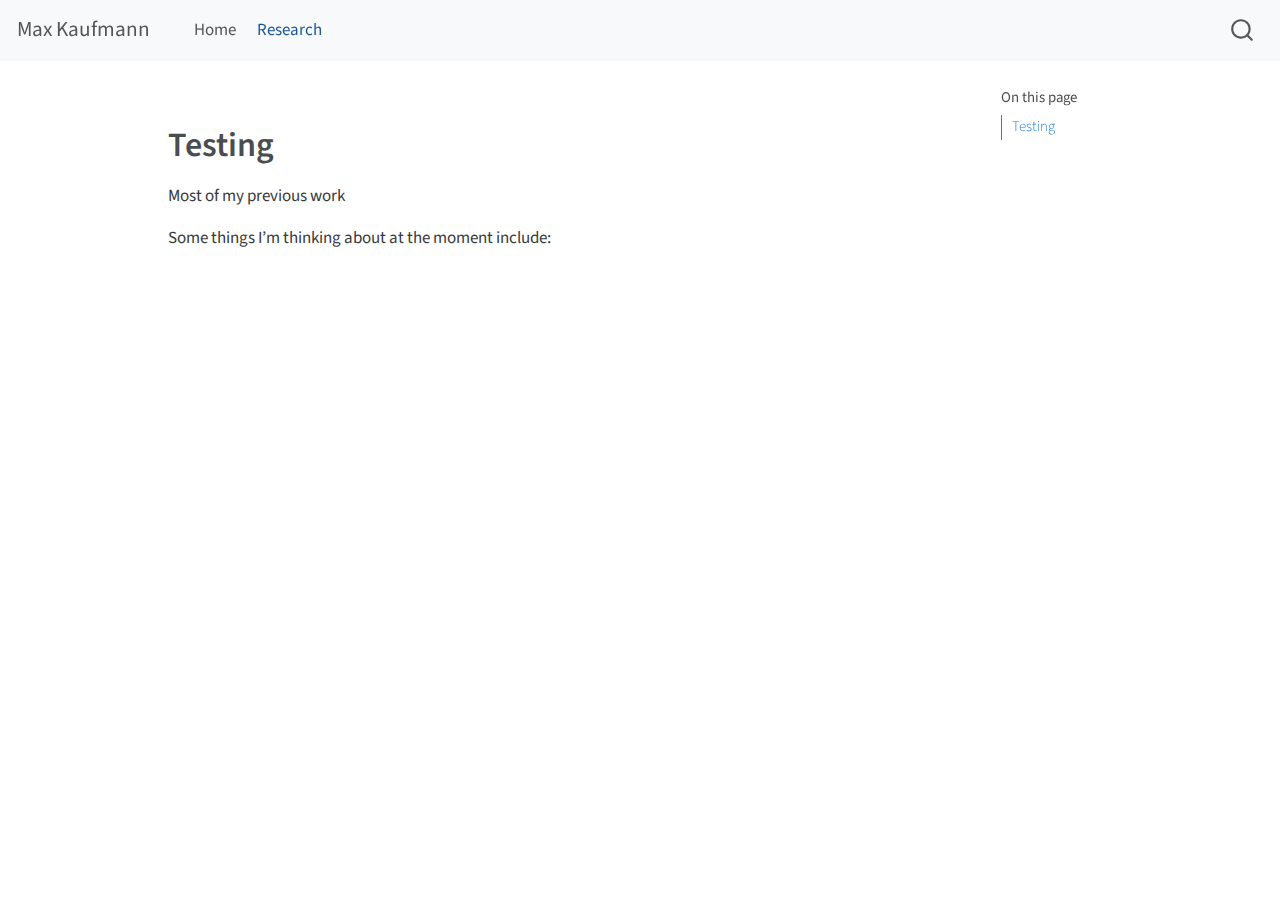
==== research/index.html @ 80b90d32 "Built site for gh-pages" ====
<!DOCTYPE html>
<html xmlns="http://www.w3.org/1999/xhtml" lang="en" xml:lang="en"><head>

<meta charset="utf-8">
<meta name="generator" content="quarto-1.3.450">

<meta name="viewport" content="width=device-width, initial-scale=1.0, user-scalable=yes">


<title>Max Kaufmann – index</title>
<style>
code{white-space: pre-wrap;}
span.smallcaps{font-variant: small-caps;}
div.columns{display: flex; gap: min(4vw, 1.5em);}
div.column{flex: auto; overflow-x: auto;}
div.hanging-indent{margin-left: 1.5em; text-indent: -1.5em;}
ul.task-list{list-style: none;}
ul.task-list li input[type="checkbox"] {
  width: 0.8em;
  margin: 0 0.8em 0.2em -1em; /* quarto-specific, see https://github.com/quarto-dev/quarto-cli/issues/4556 */ 
  vertical-align: middle;
}
</style>


<script src="../site_libs/quarto-nav/quarto-nav.js"></script>
<script src="../site_libs/quarto-nav/headroom.min.js"></script>
<script src="../site_libs/clipboard/clipboard.min.js"></script>
<script src="../site_libs/quarto-search/autocomplete.umd.js"></script>
<script src="../site_libs/quarto-search/fuse.min.js"></script>
<script src="../site_libs/quarto-search/quarto-search.js"></script>
<meta name="quarto:offset" content="../">
<script src="../site_libs/quarto-html/quarto.js"></script>
<script src="../site_libs/quarto-html/popper.min.js"></script>
<script src="../site_libs/quarto-html/tippy.umd.min.js"></script>
<script src="../site_libs/quarto-html/anchor.min.js"></script>
<link href="../site_libs/quarto-html/tippy.css" rel="stylesheet">
<link href="../site_libs/quarto-html/quarto-syntax-highlighting.css" rel="stylesheet" id="quarto-text-highlighting-styles">
<script src="../site_libs/bootstrap/bootstrap.min.js"></script>
<link href="../site_libs/bootstrap/bootstrap-icons.css" rel="stylesheet">
<link href="../site_libs/bootstrap/bootstrap.min.css" rel="stylesheet" id="quarto-bootstrap" data-mode="light">
<script id="quarto-search-options" type="application/json">{
  "location": "navbar",
  "copy-button": false,
  "collapse-after": 3,
  "panel-placement": "end",
  "type": "overlay",
  "limit": 20,
  "language": {
    "search-no-results-text": "No results",
    "search-matching-documents-text": "matching documents",
    "search-copy-link-title": "Copy link to search",
    "search-hide-matches-text": "Hide additional matches",
    "search-more-match-text": "more match in this document",
    "search-more-matches-text": "more matches in this document",
    "search-clear-button-title": "Clear",
    "search-detached-cancel-button-title": "Cancel",
    "search-submit-button-title": "Submit",
    "search-label": "Search"
  }
}</script>


<link rel="stylesheet" href="../styles.css">
</head>

<body class="nav-fixed">

<div id="quarto-search-results"></div>
  <header id="quarto-header" class="headroom fixed-top">
    <nav class="navbar navbar-expand-lg navbar-dark ">
      <div class="navbar-container container-fluid">
      <div class="navbar-brand-container">
    <a class="navbar-brand" href="../index.html">
    <span class="navbar-title">Max Kaufmann</span>
    </a>
  </div>
            <div id="quarto-search" class="" title="Search"></div>
          <button class="navbar-toggler" type="button" data-bs-toggle="collapse" data-bs-target="#navbarCollapse" aria-controls="navbarCollapse" aria-expanded="false" aria-label="Toggle navigation" onclick="if (window.quartoToggleHeadroom) { window.quartoToggleHeadroom(); }">
  <span class="navbar-toggler-icon"></span>
</button>
          <div class="collapse navbar-collapse" id="navbarCollapse">
            <ul class="navbar-nav navbar-nav-scroll me-auto">
  <li class="nav-item">
    <a class="nav-link" href="../index.html" rel="" target="">
 <span class="menu-text">Home</span></a>
  </li>  
  <li class="nav-item">
    <a class="nav-link active" href="../research/index.html" rel="" target="" aria-current="page">
 <span class="menu-text">Research</span></a>
  </li>  
</ul>
            <div class="quarto-navbar-tools ms-auto">
</div>
          </div> <!-- /navcollapse -->
      </div> <!-- /container-fluid -->
    </nav>
</header>
<!-- content -->
<div id="quarto-content" class="quarto-container page-columns page-rows-contents page-layout-article page-navbar">
<!-- sidebar -->
<!-- margin-sidebar -->
    <div id="quarto-margin-sidebar" class="sidebar margin-sidebar">
        <nav id="TOC" role="doc-toc" class="toc-active">
    <h2 id="toc-title">On this page</h2>
   
  <ul>
  <li><a href="#testing" id="toc-testing" class="nav-link active" data-scroll-target="#testing">Testing</a></li>
  </ul>
</nav>
    </div>
<!-- main -->
<main class="content" id="quarto-document-content">



<section id="testing" class="level1">
<h1>Testing</h1>
<p>Most of my previous work</p>
<p>Some things I’m thinking about at the moment include:</p>


</section>

</main> <!-- /main -->
<script id="quarto-html-after-body" type="application/javascript">
window.document.addEventListener("DOMContentLoaded", function (event) {
  const toggleBodyColorMode = (bsSheetEl) => {
    const mode = bsSheetEl.getAttribute("data-mode");
    const bodyEl = window.document.querySelector("body");
    if (mode === "dark") {
      bodyEl.classList.add("quarto-dark");
      bodyEl.classList.remove("quarto-light");
    } else {
      bodyEl.classList.add("quarto-light");
      bodyEl.classList.remove("quarto-dark");
    }
  }
  const toggleBodyColorPrimary = () => {
    const bsSheetEl = window.document.querySelector("link#quarto-bootstrap");
    if (bsSheetEl) {
      toggleBodyColorMode(bsSheetEl);
    }
  }
  toggleBodyColorPrimary();  
  const icon = "";
  const anchorJS = new window.AnchorJS();
  anchorJS.options = {
    placement: 'right',
    icon: icon
  };
  anchorJS.add('.anchored');
  const isCodeAnnotation = (el) => {
    for (const clz of el.classList) {
      if (clz.startsWith('code-annotation-')) {                     
        return true;
      }
    }
    return false;
  }
  const clipboard = new window.ClipboardJS('.code-copy-button', {
    text: function(trigger) {
      const codeEl = trigger.previousElementSibling.cloneNode(true);
      for (const childEl of codeEl.children) {
        if (isCodeAnnotation(childEl)) {
          childEl.remove();
        }
      }
      return codeEl.innerText;
    }
  });
  clipboard.on('success', function(e) {
    // button target
    const button = e.trigger;
    // don't keep focus
    button.blur();
    // flash "checked"
    button.classList.add('code-copy-button-checked');
    var currentTitle = button.getAttribute("title");
    button.setAttribute("title", "Copied!");
    let tooltip;
    if (window.bootstrap) {
      button.setAttribute("data-bs-toggle", "tooltip");
      button.setAttribute("data-bs-placement", "left");
      button.setAttribute("data-bs-title", "Copied!");
      tooltip = new bootstrap.Tooltip(button, 
        { trigger: "manual", 
          customClass: "code-copy-button-tooltip",
          offset: [0, -8]});
      tooltip.show();    
    }
    setTimeout(function() {
      if (tooltip) {
        tooltip.hide();
        button.removeAttribute("data-bs-title");
        button.removeAttribute("data-bs-toggle");
        button.removeAttribute("data-bs-placement");
      }
      button.setAttribute("title", currentTitle);
      button.classList.remove('code-copy-button-checked');
    }, 1000);
    // clear code selection
    e.clearSelection();
  });
  function tippyHover(el, contentFn) {
    const config = {
      allowHTML: true,
      content: contentFn,
      maxWidth: 500,
      delay: 100,
      arrow: false,
      appendTo: function(el) {
          return el.parentElement;
      },
      interactive: true,
      interactiveBorder: 10,
      theme: 'quarto',
      placement: 'bottom-start'
    };
    window.tippy(el, config); 
  }
  const noterefs = window.document.querySelectorAll('a[role="doc-noteref"]');
  for (var i=0; i<noterefs.length; i++) {
    const ref = noterefs[i];
    tippyHover(ref, function() {
      // use id or data attribute instead here
      let href = ref.getAttribute('data-footnote-href') || ref.getAttribute('href');
      try { href = new URL(href).hash; } catch {}
      const id = href.replace(/^#\/?/, "");
      const note = window.document.getElementById(id);
      return note.innerHTML;
    });
  }
      let selectedAnnoteEl;
      const selectorForAnnotation = ( cell, annotation) => {
        let cellAttr = 'data-code-cell="' + cell + '"';
        let lineAttr = 'data-code-annotation="' +  annotation + '"';
        const selector = 'span[' + cellAttr + '][' + lineAttr + ']';
        return selector;
      }
      const selectCodeLines = (annoteEl) => {
        const doc = window.document;
        const targetCell = annoteEl.getAttribute("data-target-cell");
        const targetAnnotation = annoteEl.getAttribute("data-target-annotation");
        const annoteSpan = window.document.querySelector(selectorForAnnotation(targetCell, targetAnnotation));
        const lines = annoteSpan.getAttribute("data-code-lines").split(",");
        const lineIds = lines.map((line) => {
          return targetCell + "-" + line;
        })
        let top = null;
        let height = null;
        let parent = null;
        if (lineIds.length > 0) {
            //compute the position of the single el (top and bottom and make a div)
            const el = window.document.getElementById(lineIds[0]);
            top = el.offsetTop;
            height = el.offsetHeight;
            parent = el.parentElement.parentElement;
          if (lineIds.length > 1) {
            const lastEl = window.document.getElementById(lineIds[lineIds.length - 1]);
            const bottom = lastEl.offsetTop + lastEl.offsetHeight;
            height = bottom - top;
          }
          if (top !== null && height !== null && parent !== null) {
            // cook up a div (if necessary) and position it 
            let div = window.document.getElementById("code-annotation-line-highlight");
            if (div === null) {
              div = window.document.createElement("div");
              div.setAttribute("id", "code-annotation-line-highlight");
              div.style.position = 'absolute';
              parent.appendChild(div);
            }
            div.style.top = top - 2 + "px";
            div.style.height = height + 4 + "px";
            let gutterDiv = window.document.getElementById("code-annotation-line-highlight-gutter");
            if (gutterDiv === null) {
              gutterDiv = window.document.createElement("div");
              gutterDiv.setAttribute("id", "code-annotation-line-highlight-gutter");
              gutterDiv.style.position = 'absolute';
              const codeCell = window.document.getElementById(targetCell);
              const gutter = codeCell.querySelector('.code-annotation-gutter');
              gutter.appendChild(gutterDiv);
            }
            gutterDiv.style.top = top - 2 + "px";
            gutterDiv.style.height = height + 4 + "px";
          }
          selectedAnnoteEl = annoteEl;
        }
      };
      const unselectCodeLines = () => {
        const elementsIds = ["code-annotation-line-highlight", "code-annotation-line-highlight-gutter"];
        elementsIds.forEach((elId) => {
          const div = window.document.getElementById(elId);
          if (div) {
            div.remove();
          }
        });
        selectedAnnoteEl = undefined;
      };
      // Attach click handler to the DT
      const annoteDls = window.document.querySelectorAll('dt[data-target-cell]');
      for (const annoteDlNode of annoteDls) {
        annoteDlNode.addEventListener('click', (event) => {
          const clickedEl = event.target;
          if (clickedEl !== selectedAnnoteEl) {
            unselectCodeLines();
            const activeEl = window.document.querySelector('dt[data-target-cell].code-annotation-active');
            if (activeEl) {
              activeEl.classList.remove('code-annotation-active');
            }
            selectCodeLines(clickedEl);
            clickedEl.classList.add('code-annotation-active');
          } else {
            // Unselect the line
            unselectCodeLines();
            clickedEl.classList.remove('code-annotation-active');
          }
        });
      }
  const findCites = (el) => {
    const parentEl = el.parentElement;
    if (parentEl) {
      const cites = parentEl.dataset.cites;
      if (cites) {
        return {
          el,
          cites: cites.split(' ')
        };
      } else {
        return findCites(el.parentElement)
      }
    } else {
      return undefined;
    }
  };
  var bibliorefs = window.document.querySelectorAll('a[role="doc-biblioref"]');
  for (var i=0; i<bibliorefs.length; i++) {
    const ref = bibliorefs[i];
    const citeInfo = findCites(ref);
    if (citeInfo) {
      tippyHover(citeInfo.el, function() {
        var popup = window.document.createElement('div');
        citeInfo.cites.forEach(function(cite) {
          var citeDiv = window.document.createElement('div');
          citeDiv.classList.add('hanging-indent');
          citeDiv.classList.add('csl-entry');
          var biblioDiv = window.document.getElementById('ref-' + cite);
          if (biblioDiv) {
            citeDiv.innerHTML = biblioDiv.innerHTML;
          }
          popup.appendChild(citeDiv);
        });
        return popup.innerHTML;
      });
    }
  }
});
</script>
</div> <!-- /content -->



</body></html>
---- site_libs/quarto-html/tippy.css ----
.tippy-box[data-animation=fade][data-state=hidden]{opacity:0}[data-tippy-root]{max-width:calc(100vw - 10px)}.tippy-box{position:relative;background-color:#333;color:#fff;border-radius:4px;font-size:14px;line-height:1.4;white-space:normal;outline:0;transition-property:transform,visibility,opacity}.tippy-box[data-placement^=top]>.tippy-arrow{bottom:0}.tippy-box[data-placement^=top]>.tippy-arrow:before{bottom:-7px;left:0;border-width:8px 8px 0;border-top-color:initial;transform-origin:center top}.tippy-box[data-placement^=bottom]>.tippy-arrow{top:0}.tippy-box[data-placement^=bottom]>.tippy-arrow:before{top:-7px;left:0;border-width:0 8px 8px;border-bottom-color:initial;transform-origin:center bottom}.tippy-box[data-placement^=left]>.tippy-arrow{right:0}.tippy-box[data-placement^=left]>.tippy-arrow:before{border-width:8px 0 8px 8px;border-left-color:initial;right:-7px;transform-origin:center left}.tippy-box[data-placement^=right]>.tippy-arrow{left:0}.tippy-box[data-placement^=right]>.tippy-arrow:before{left:-7px;border-width:8px 8px 8px 0;border-right-color:initial;transform-origin:center right}.tippy-box[data-inertia][data-state=visible]{transition-timing-function:cubic-bezier(.54,1.5,.38,1.11)}.tippy-arrow{width:16px;height:16px;color:#333}.tippy-arrow:before{content:"";position:absolute;border-color:transparent;border-style:solid}.tippy-content{position:relative;padding:5px 9px;z-index:1}
---- site_libs/quarto-html/quarto-syntax-highlighting.css ----
/* quarto syntax highlight colors */
:root {
  --quarto-hl-ot-color: #003B4F;
  --quarto-hl-at-color: #657422;
  --quarto-hl-ss-color: #20794D;
  --quarto-hl-an-color: #5E5E5E;
  --quarto-hl-fu-color: #4758AB;
  --quarto-hl-st-color: #20794D;
  --quarto-hl-cf-color: #003B4F;
  --quarto-hl-op-color: #5E5E5E;
  --quarto-hl-er-color: #AD0000;
  --quarto-hl-bn-color: #AD0000;
  --quarto-hl-al-color: #AD0000;
  --quarto-hl-va-color: #111111;
  --quarto-hl-bu-color: inherit;
  --quarto-hl-ex-color: inherit;
  --quarto-hl-pp-color: #AD0000;
  --quarto-hl-in-color: #5E5E5E;
  --quarto-hl-vs-color: #20794D;
  --quarto-hl-wa-color: #5E5E5E;
  --quarto-hl-do-color: #5E5E5E;
  --quarto-hl-im-color: #00769E;
  --quarto-hl-ch-color: #20794D;
  --quarto-hl-dt-color: #AD0000;
  --quarto-hl-fl-color: #AD0000;
  --quarto-hl-co-color: #5E5E5E;
  --quarto-hl-cv-color: #5E5E5E;
  --quarto-hl-cn-color: #8f5902;
  --quarto-hl-sc-color: #5E5E5E;
  --quarto-hl-dv-color: #AD0000;
  --quarto-hl-kw-color: #003B4F;
}

/* other quarto variables */
:root {
  --quarto-font-monospace: SFMono-Regular, Menlo, Monaco, Consolas, "Liberation Mono", "Courier New", monospace;
}

pre > code.sourceCode > span {
  color: #003B4F;
}

code span {
  color: #003B4F;
}

code.sourceCode > span {
  color: #003B4F;
}

div.sourceCode,
div.sourceCode pre.sourceCode {
  color: #003B4F;
}

code span.ot {
  color: #003B4F;
  font-style: inherit;
}

code span.at {
  color: #657422;
  font-style: inherit;
}

code span.ss {
  color: #20794D;
  font-style: inherit;
}

code span.an {
  color: #5E5E5E;
  font-style: inherit;
}

code span.fu {
  color: #4758AB;
  font-style: inherit;
}

code span.st {
  color: #20794D;
  font-style: inherit;
}

code span.cf {
  color: #003B4F;
  font-style: inherit;
}

code span.op {
  color: #5E5E5E;
  font-style: inherit;
}

code span.er {
  color: #AD0000;
  font-style: inherit;
}

code span.bn {
  color: #AD0000;
  font-style: inherit;
}

code span.al {
  color: #AD0000;
  font-style: inherit;
}

code span.va {
  color: #111111;
  font-style: inherit;
}

code span.bu {
  font-style: inherit;
}

code span.ex {
  font-style: inherit;
}

code span.pp {
  color: #AD0000;
  font-style: inherit;
}

code span.in {
  color: #5E5E5E;
  font-style: inherit;
}

code span.vs {
  color: #20794D;
  font-style: inherit;
}

code span.wa {
  color: #5E5E5E;
  font-style: italic;
}

code span.do {
  color: #5E5E5E;
  font-style: italic;
}

code span.im {
  color: #00769E;
  font-style: inherit;
}

code span.ch {
  color: #20794D;
  font-style: inherit;
}

code span.dt {
  color: #AD0000;
  font-style: inherit;
}

code span.fl {
  color: #AD0000;
  font-style: inherit;
}

code span.co {
  color: #5E5E5E;
  font-style: inherit;
}

code span.cv {
  color: #5E5E5E;
  font-style: italic;
}

code span.cn {
  color: #8f5902;
  font-style: inherit;
}

code span.sc {
  color: #5E5E5E;
  font-style: inherit;
}

code span.dv {
  color: #AD0000;
  font-style: inherit;
}

code span.kw {
  color: #003B4F;
  font-style: inherit;
}

.prevent-inlining {
  content: "</";
}

/*# sourceMappingURL=debc5d5d77c3f9108843748ff7464032.css.map */
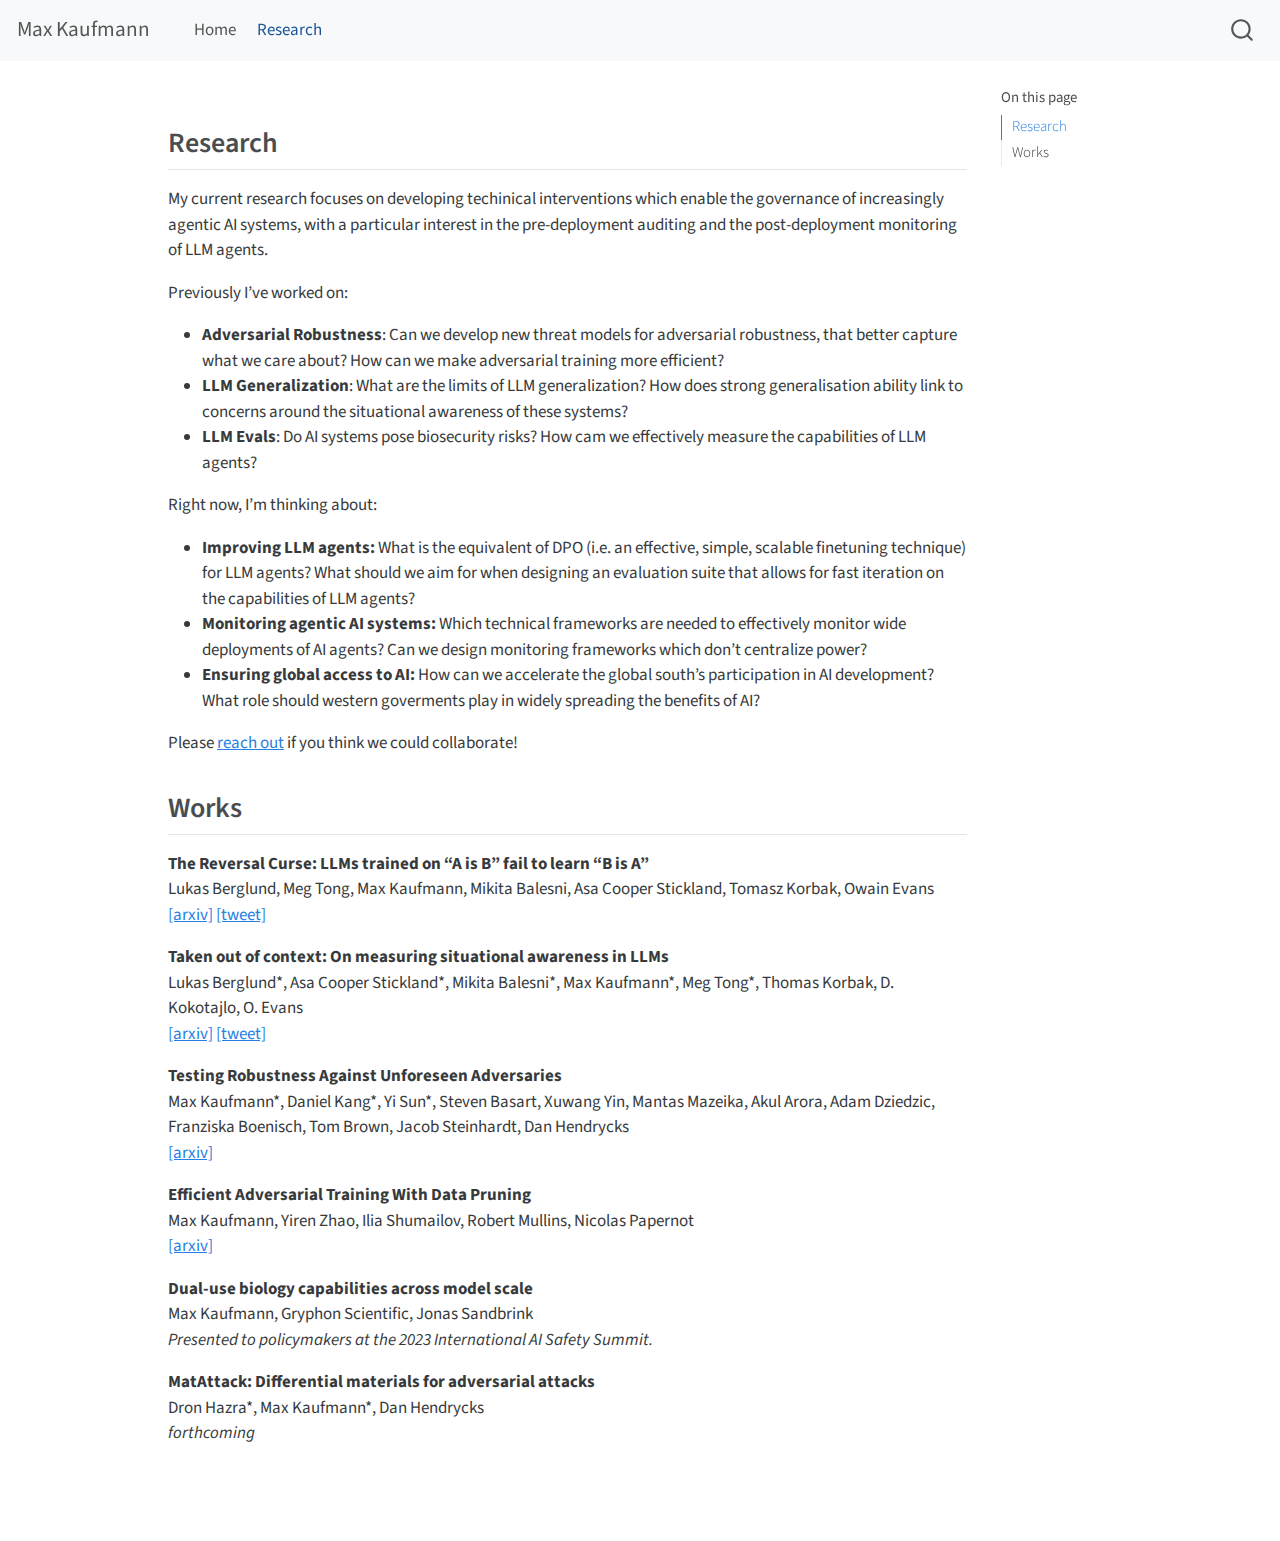
==== commit ca5161b6: "Built site for gh-pages" ====
--- a/research/index.html
+++ b/research/index.html
@@ -59,6 +59,15 @@
     "search-label": "Search"
   }
 }</script>
+<script async="" src="https://www.googletagmanager.com/gtag/js?id=$GOOGLE_ANALYTICS_KEY"></script>
+
+<script type="text/javascript">
+
+window.dataLayer = window.dataLayer || [];
+function gtag(){dataLayer.push(arguments);}
+gtag('js', new Date());
+gtag('config', '$GOOGLE_ANALYTICS_KEY', { 'anonymize_ip': true});
+</script>
 
 
 <link rel="stylesheet" href="../styles.css">
@@ -105,7 +114,8 @@
     <h2 id="toc-title">On this page</h2>
    
   <ul>
-  <li><a href="#testing" id="toc-testing" class="nav-link active" data-scroll-target="#testing">Testing</a></li>
+  <li><a href="#research" id="toc-research" class="nav-link active" data-scroll-target="#research">Research</a></li>
+  <li><a href="#works" id="toc-works" class="nav-link" data-scroll-target="#works">Works</a></li>
   </ul>
 </nav>
     </div>
@@ -114,10 +124,34 @@
 
 
 
-<section id="testing" class="level1">
-<h1>Testing</h1>
-<p>Most of my previous work</p>
-<p>Some things I’m thinking about at the moment include:</p>
+<section id="research" class="level2">
+<h2 class="anchored" data-anchor-id="research">Research</h2>
+<p>My current research focuses on developing techinical interventions which enable the governance of increasingly agentic AI systems, with a particular interest in the pre-deployment auditing and the post-deployment monitoring of LLM agents.</p>
+<p>Previously I’ve worked on:</p>
+<ul>
+<li><strong>Adversarial Robustness</strong>: Can we develop new threat models for adversarial robustness, that better capture what we care about? How can we make adversarial training more efficient?</li>
+<li><strong>LLM Generalization</strong>: What are the limits of LLM generalization? How does strong generalisation ability link to concerns around the situational awareness of these systems?</li>
+<li><strong>LLM Evals</strong>: Do AI systems pose biosecurity risks? How cam we effectively measure the capabilities of LLM agents?</li>
+</ul>
+<p>Right now, I’m thinking about:</p>
+<ul>
+<li><strong>Improving LLM agents:</strong> What is the equivalent of DPO (i.e.&nbsp;an effective, simple, scalable finetuning technique) for LLM agents? What should we aim for when designing an evaluation suite that allows for fast iteration on the capabilities of LLM agents?</li>
+<li><strong>Monitoring agentic AI systems:</strong> Which technical frameworks are needed to effectively monitor wide deployments of AI agents? Can we design monitoring frameworks which don’t centralize power?</li>
+<li><strong>Ensuring global access to AI:</strong> How can we accelerate the global south’s participation in AI development? What role should western goverments play in widely spreading the benefits of AI?</li>
+</ul>
+<p>Please <a href="mailto:max.a.kaufmann@gmail.com">reach out</a> if you think we could collaborate!</p>
+</section>
+<section id="works" class="level2">
+<h2 class="anchored" data-anchor-id="works">Works</h2>
+
+<link rel="stylesheet" href="../site_libs/bootstrap/bootstrap.min.css">
+
+<p><strong>The Reversal Curse: LLMs trained on “A is B” fail to learn “B is A”</strong><br> Lukas Berglund, Meg Tong, Max Kaufmann, Mikita Balesni, Asa Cooper Stickland, Tomasz Korbak, Owain Evans<br> <a href="https://arxiv.org/abs/2309.12288" target="_parent">[arxiv]</a> <a href="https://twitter.com/OwainEvans_UK/status/1698683186090537015" target="_parent">[tweet]</a><br></p>
+<p><strong>Taken out of context: On measuring situational awareness in LLMs</strong><br> Lukas Berglund*, Asa Cooper Stickland*, Mikita Balesni*, Max Kaufmann*, Meg Tong*, Thomas Korbak, D. Kokotajlo, O. Evans<br> <a href="https://arxiv.org/abs/2309.00667" target="_parent">[arxiv]</a> <a href="https://x.com/OwainEvans_UK/status/1705285631520407821" target="_parent">[tweet]</a><br></p>
+<p><strong>Testing Robustness Against Unforeseen Adversaries</strong><br> Max Kaufmann*, Daniel Kang*, Yi Sun*, Steven Basart, Xuwang Yin, Mantas Mazeika, Akul Arora, Adam Dziedzic, Franziska Boenisch, Tom Brown, Jacob Steinhardt, Dan Hendrycks<br> <a href="https://arxiv.org/abs/1908.08016" target="_parent">[arxiv]</a><br></p>
+<p><strong>Efficient Adversarial Training With Data Pruning</strong><br> Max Kaufmann, Yiren Zhao, Ilia Shumailov, Robert Mullins, Nicolas Papernot<br> <a href="https://arxiv.org/abs/2207.00694" target="_parent">[arxiv]</a><br></p>
+<p><strong>Dual-use biology capabilities across model scale</strong><br> Max Kaufmann, Gryphon Scientific, Jonas Sandbrink<br> <i>Presented to policymakers at the 2023 International AI Safety Summit.</i> <br></p>
+<p><strong>MatAttack: Differential materials for adversarial attacks</strong><br> Dron Hazra*, Max Kaufmann*, Dan Hendrycks<br><i> forthcoming </i></p>
 
 
 </section>
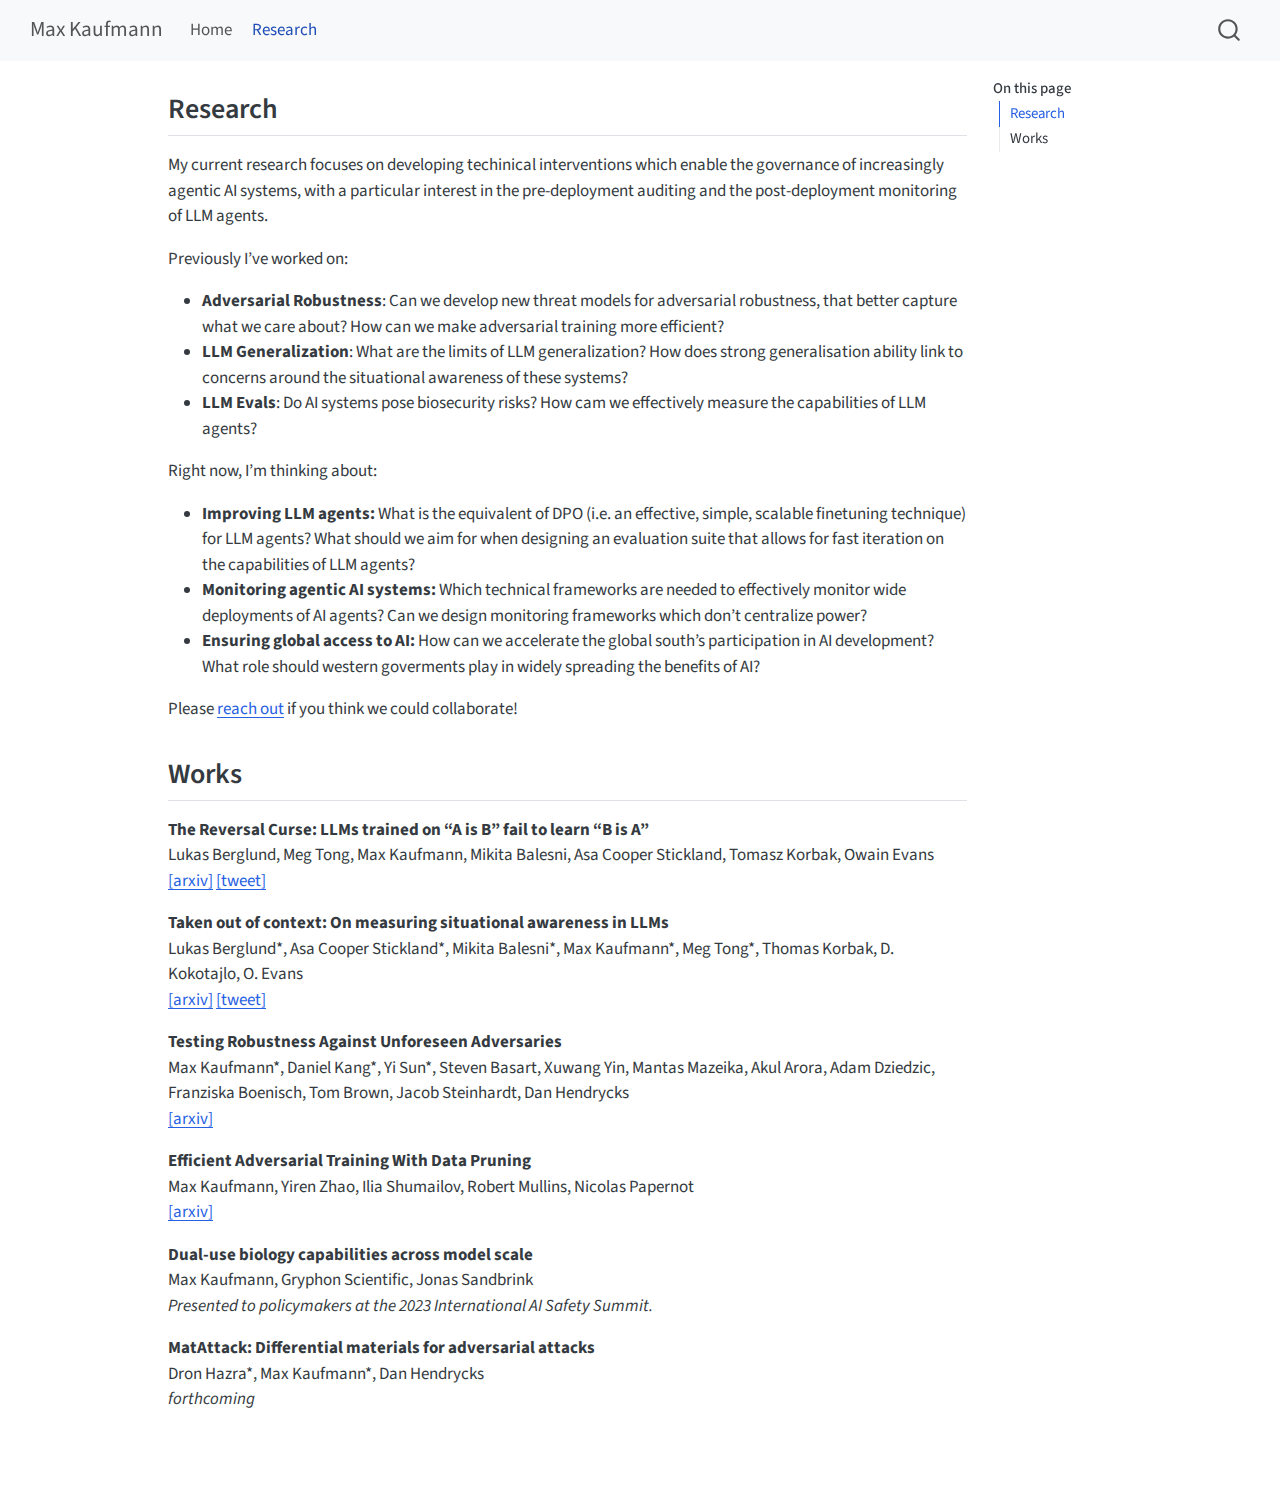
==== commit 23dfbd38: "Built site for gh-pages" ====
--- a/research/index.html
+++ b/research/index.html
@@ -2,12 +2,12 @@
 <html xmlns="http://www.w3.org/1999/xhtml" lang="en" xml:lang="en"><head>
 
 <meta charset="utf-8">
-<meta name="generator" content="quarto-1.3.450">
+<meta name="generator" content="quarto-1.5.57">
 
 <meta name="viewport" content="width=device-width, initial-scale=1.0, user-scalable=yes">
 
 
-<title>Max Kaufmann – index</title>
+<title>index – Max Kaufmann</title>
 <style>
 code{white-space: pre-wrap;}
 span.smallcaps{font-variant: small-caps;}
@@ -30,6 +30,7 @@
 <script src="../site_libs/quarto-search/fuse.min.js"></script>
 <script src="../site_libs/quarto-search/quarto-search.js"></script>
 <meta name="quarto:offset" content="../">
+<link href="../assets/favicon-32x32.png" rel="icon" type="image/png">
 <script src="../site_libs/quarto-html/quarto.js"></script>
 <script src="../site_libs/quarto-html/popper.min.js"></script>
 <script src="../site_libs/quarto-html/tippy.umd.min.js"></script>
@@ -45,7 +46,13 @@
   "collapse-after": 3,
   "panel-placement": "end",
   "type": "overlay",
-  "limit": 20,
+  "limit": 50,
+  "keyboard-shortcut": [
+    "f",
+    "/",
+    "s"
+  ],
+  "show-item-context": false,
   "language": {
     "search-no-results-text": "No results",
     "search-matching-documents-text": "matching documents",
@@ -54,19 +61,20 @@
     "search-more-match-text": "more match in this document",
     "search-more-matches-text": "more matches in this document",
     "search-clear-button-title": "Clear",
+    "search-text-placeholder": "",
     "search-detached-cancel-button-title": "Cancel",
     "search-submit-button-title": "Submit",
     "search-label": "Search"
   }
 }</script>
-<script async="" src="https://www.googletagmanager.com/gtag/js?id=$GOOGLE_ANALYTICS_KEY"></script>
+<script async="" src="https://www.googletagmanager.com/gtag/js?id=?var:GOOGLE_ANALYTICS_KEY"></script>
 
 <script type="text/javascript">
 
 window.dataLayer = window.dataLayer || [];
 function gtag(){dataLayer.push(arguments);}
 gtag('js', new Date());
-gtag('config', '$GOOGLE_ANALYTICS_KEY', { 'anonymize_ip': true});
+gtag('config', '?var:GOOGLE_ANALYTICS_KEY', { 'anonymize_ip': true});
 </script>
 
 
@@ -77,31 +85,31 @@
 
 <div id="quarto-search-results"></div>
   <header id="quarto-header" class="headroom fixed-top">
-    <nav class="navbar navbar-expand-lg navbar-dark ">
+    <nav class="navbar navbar-expand-lg " data-bs-theme="dark">
       <div class="navbar-container container-fluid">
-      <div class="navbar-brand-container">
+      <div class="navbar-brand-container mx-auto">
     <a class="navbar-brand" href="../index.html">
     <span class="navbar-title">Max Kaufmann</span>
     </a>
   </div>
             <div id="quarto-search" class="" title="Search"></div>
-          <button class="navbar-toggler" type="button" data-bs-toggle="collapse" data-bs-target="#navbarCollapse" aria-controls="navbarCollapse" aria-expanded="false" aria-label="Toggle navigation" onclick="if (window.quartoToggleHeadroom) { window.quartoToggleHeadroom(); }">
+          <button class="navbar-toggler" type="button" data-bs-toggle="collapse" data-bs-target="#navbarCollapse" aria-controls="navbarCollapse" role="menu" aria-expanded="false" aria-label="Toggle navigation" onclick="if (window.quartoToggleHeadroom) { window.quartoToggleHeadroom(); }">
   <span class="navbar-toggler-icon"></span>
 </button>
           <div class="collapse navbar-collapse" id="navbarCollapse">
             <ul class="navbar-nav navbar-nav-scroll me-auto">
   <li class="nav-item">
-    <a class="nav-link" href="../index.html" rel="" target="">
- <span class="menu-text">Home</span></a>
+    <a class="nav-link" href="../index.html"> 
+<span class="menu-text">Home</span></a>
   </li>  
   <li class="nav-item">
-    <a class="nav-link active" href="../research/index.html" rel="" target="" aria-current="page">
- <span class="menu-text">Research</span></a>
+    <a class="nav-link active" href="../research/index.html" aria-current="page"> 
+<span class="menu-text">Research</span></a>
   </li>  
 </ul>
-            <div class="quarto-navbar-tools ms-auto">
+          </div> <!-- /navcollapse -->
+            <div class="quarto-navbar-tools">
 </div>
-          </div> <!-- /navcollapse -->
       </div> <!-- /container-fluid -->
     </nav>
 </header>
@@ -124,6 +132,7 @@
 
 
 
+
 <section id="research" class="level2">
 <h2 class="anchored" data-anchor-id="research">Research</h2>
 <p>My current research focuses on developing techinical interventions which enable the governance of increasingly agentic AI systems, with a particular interest in the pre-deployment auditing and the post-deployment monitoring of LLM agents.</p>
@@ -192,18 +201,7 @@
     }
     return false;
   }
-  const clipboard = new window.ClipboardJS('.code-copy-button', {
-    text: function(trigger) {
-      const codeEl = trigger.previousElementSibling.cloneNode(true);
-      for (const childEl of codeEl.children) {
-        if (isCodeAnnotation(childEl)) {
-          childEl.remove();
-        }
-      }
-      return codeEl.innerText;
-    }
-  });
-  clipboard.on('success', function(e) {
+  const onCopySuccess = function(e) {
     // button target
     const button = e.trigger;
     // don't keep focus
@@ -235,11 +233,50 @@
     }, 1000);
     // clear code selection
     e.clearSelection();
+  }
+  const getTextToCopy = function(trigger) {
+      const codeEl = trigger.previousElementSibling.cloneNode(true);
+      for (const childEl of codeEl.children) {
+        if (isCodeAnnotation(childEl)) {
+          childEl.remove();
+        }
+      }
+      return codeEl.innerText;
+  }
+  const clipboard = new window.ClipboardJS('.code-copy-button:not([data-in-quarto-modal])', {
+    text: getTextToCopy
   });
-  function tippyHover(el, contentFn) {
+  clipboard.on('success', onCopySuccess);
+  if (window.document.getElementById('quarto-embedded-source-code-modal')) {
+    // For code content inside modals, clipBoardJS needs to be initialized with a container option
+    // TODO: Check when it could be a function (https://github.com/zenorocha/clipboard.js/issues/860)
+    const clipboardModal = new window.ClipboardJS('.code-copy-button[data-in-quarto-modal]', {
+      text: getTextToCopy,
+      container: window.document.getElementById('quarto-embedded-source-code-modal')
+    });
+    clipboardModal.on('success', onCopySuccess);
+  }
+    var localhostRegex = new RegExp(/^(?:http|https):\/\/localhost\:?[0-9]*\//);
+    var mailtoRegex = new RegExp(/^mailto:/);
+      var filterRegex = new RegExp("https:\/\/maxkaufmann\.com");
+    var isInternal = (href) => {
+        return filterRegex.test(href) || localhostRegex.test(href) || mailtoRegex.test(href);
+    }
+    // Inspect non-navigation links and adorn them if external
+ 	var links = window.document.querySelectorAll('a[href]:not(.nav-link):not(.navbar-brand):not(.toc-action):not(.sidebar-link):not(.sidebar-item-toggle):not(.pagination-link):not(.no-external):not([aria-hidden]):not(.dropdown-item):not(.quarto-navigation-tool):not(.about-link)');
+    for (var i=0; i<links.length; i++) {
+      const link = links[i];
+      if (!isInternal(link.href)) {
+        // undo the damage that might have been done by quarto-nav.js in the case of
+        // links that we want to consider external
+        if (link.dataset.originalHref !== undefined) {
+          link.href = link.dataset.originalHref;
+        }
+      }
+    }
+  function tippyHover(el, contentFn, onTriggerFn, onUntriggerFn) {
     const config = {
       allowHTML: true,
-      content: contentFn,
       maxWidth: 500,
       delay: 100,
       arrow: false,
@@ -249,8 +286,17 @@
       interactive: true,
       interactiveBorder: 10,
       theme: 'quarto',
-      placement: 'bottom-start'
+      placement: 'bottom-start',
     };
+    if (contentFn) {
+      config.content = contentFn;
+    }
+    if (onTriggerFn) {
+      config.onTrigger = onTriggerFn;
+    }
+    if (onUntriggerFn) {
+      config.onUntrigger = onUntriggerFn;
+    }
     window.tippy(el, config); 
   }
   const noterefs = window.document.querySelectorAll('a[role="doc-noteref"]');
@@ -262,7 +308,130 @@
       try { href = new URL(href).hash; } catch {}
       const id = href.replace(/^#\/?/, "");
       const note = window.document.getElementById(id);
-      return note.innerHTML;
+      if (note) {
+        return note.innerHTML;
+      } else {
+        return "";
+      }
+    });
+  }
+  const xrefs = window.document.querySelectorAll('a.quarto-xref');
+  const processXRef = (id, note) => {
+    // Strip column container classes
+    const stripColumnClz = (el) => {
+      el.classList.remove("page-full", "page-columns");
+      if (el.children) {
+        for (const child of el.children) {
+          stripColumnClz(child);
+        }
+      }
+    }
+    stripColumnClz(note)
+    if (id === null || id.startsWith('sec-')) {
+      // Special case sections, only their first couple elements
+      const container = document.createElement("div");
+      if (note.children && note.children.length > 2) {
+        container.appendChild(note.children[0].cloneNode(true));
+        for (let i = 1; i < note.children.length; i++) {
+          const child = note.children[i];
+          if (child.tagName === "P" && child.innerText === "") {
+            continue;
+          } else {
+            container.appendChild(child.cloneNode(true));
+            break;
+          }
+        }
+        if (window.Quarto?.typesetMath) {
+          window.Quarto.typesetMath(container);
+        }
+        return container.innerHTML
+      } else {
+        if (window.Quarto?.typesetMath) {
+          window.Quarto.typesetMath(note);
+        }
+        return note.innerHTML;
+      }
+    } else {
+      // Remove any anchor links if they are present
+      const anchorLink = note.querySelector('a.anchorjs-link');
+      if (anchorLink) {
+        anchorLink.remove();
+      }
+      if (window.Quarto?.typesetMath) {
+        window.Quarto.typesetMath(note);
+      }
+      // TODO in 1.5, we should make sure this works without a callout special case
+      if (note.classList.contains("callout")) {
+        return note.outerHTML;
+      } else {
+        return note.innerHTML;
+      }
+    }
+  }
+  for (var i=0; i<xrefs.length; i++) {
+    const xref = xrefs[i];
+    tippyHover(xref, undefined, function(instance) {
+      instance.disable();
+      let url = xref.getAttribute('href');
+      let hash = undefined; 
+      if (url.startsWith('#')) {
+        hash = url;
+      } else {
+        try { hash = new URL(url).hash; } catch {}
+      }
+      if (hash) {
+        const id = hash.replace(/^#\/?/, "");
+        const note = window.document.getElementById(id);
+        if (note !== null) {
+          try {
+            const html = processXRef(id, note.cloneNode(true));
+            instance.setContent(html);
+          } finally {
+            instance.enable();
+            instance.show();
+          }
+        } else {
+          // See if we can fetch this
+          fetch(url.split('#')[0])
+          .then(res => res.text())
+          .then(html => {
+            const parser = new DOMParser();
+            const htmlDoc = parser.parseFromString(html, "text/html");
+            const note = htmlDoc.getElementById(id);
+            if (note !== null) {
+              const html = processXRef(id, note);
+              instance.setContent(html);
+            } 
+          }).finally(() => {
+            instance.enable();
+            instance.show();
+          });
+        }
+      } else {
+        // See if we can fetch a full url (with no hash to target)
+        // This is a special case and we should probably do some content thinning / targeting
+        fetch(url)
+        .then(res => res.text())
+        .then(html => {
+          const parser = new DOMParser();
+          const htmlDoc = parser.parseFromString(html, "text/html");
+          const note = htmlDoc.querySelector('main.content');
+          if (note !== null) {
+            // This should only happen for chapter cross references
+            // (since there is no id in the URL)
+            // remove the first header
+            if (note.children.length > 0 && note.children[0].tagName === "HEADER") {
+              note.children[0].remove();
+            }
+            const html = processXRef(null, note);
+            instance.setContent(html);
+          } 
+        }).finally(() => {
+          instance.enable();
+          instance.show();
+        });
+      }
+    }, function(instance) {
     });
   }
       let selectedAnnoteEl;
@@ -306,6 +475,7 @@
             }
             div.style.top = top - 2 + "px";
             div.style.height = height + 4 + "px";
+            div.style.left = 0;
             let gutterDiv = window.document.getElementById("code-annotation-line-highlight-gutter");
             if (gutterDiv === null) {
               gutterDiv = window.document.createElement("div");
@@ -331,6 +501,32 @@
         });
         selectedAnnoteEl = undefined;
       };
+        // Handle positioning of the toggle
+    window.addEventListener(
+      "resize",
+      throttle(() => {
+        elRect = undefined;
+        if (selectedAnnoteEl) {
+          selectCodeLines(selectedAnnoteEl);
+        }
+      }, 10)
+    );
+    function throttle(fn, ms) {
+    let throttle = false;
+    let timer;
+      return (...args) => {
+        if(!throttle) { // first call gets through
+            fn.apply(this, args);
+            throttle = true;
+        } else { // all the others get throttled
+            if(timer) clearTimeout(timer); // cancel #2
+            timer = setTimeout(() => {
+              fn.apply(this, args);
+              timer = throttle = false;
+            }, ms);
+        }
+      };
+    }
       // Attach click handler to the DT
       const annoteDls = window.document.querySelectorAll('dt[data-target-cell]');
       for (const annoteDlNode of annoteDls) {
@@ -394,4 +590,5 @@
 
 
 
+
 </body></html>--- a/site_libs/quarto-html/quarto-syntax-highlighting.css
+++ b/site_libs/quarto-html/quarto-syntax-highlighting.css
@@ -85,6 +85,7 @@
 
 code span.cf {
   color: #003B4F;
+  font-weight: bold;
   font-style: inherit;
 }
 
@@ -193,6 +194,7 @@
 
 code span.kw {
   color: #003B4F;
+  font-weight: bold;
   font-style: inherit;
 }
 
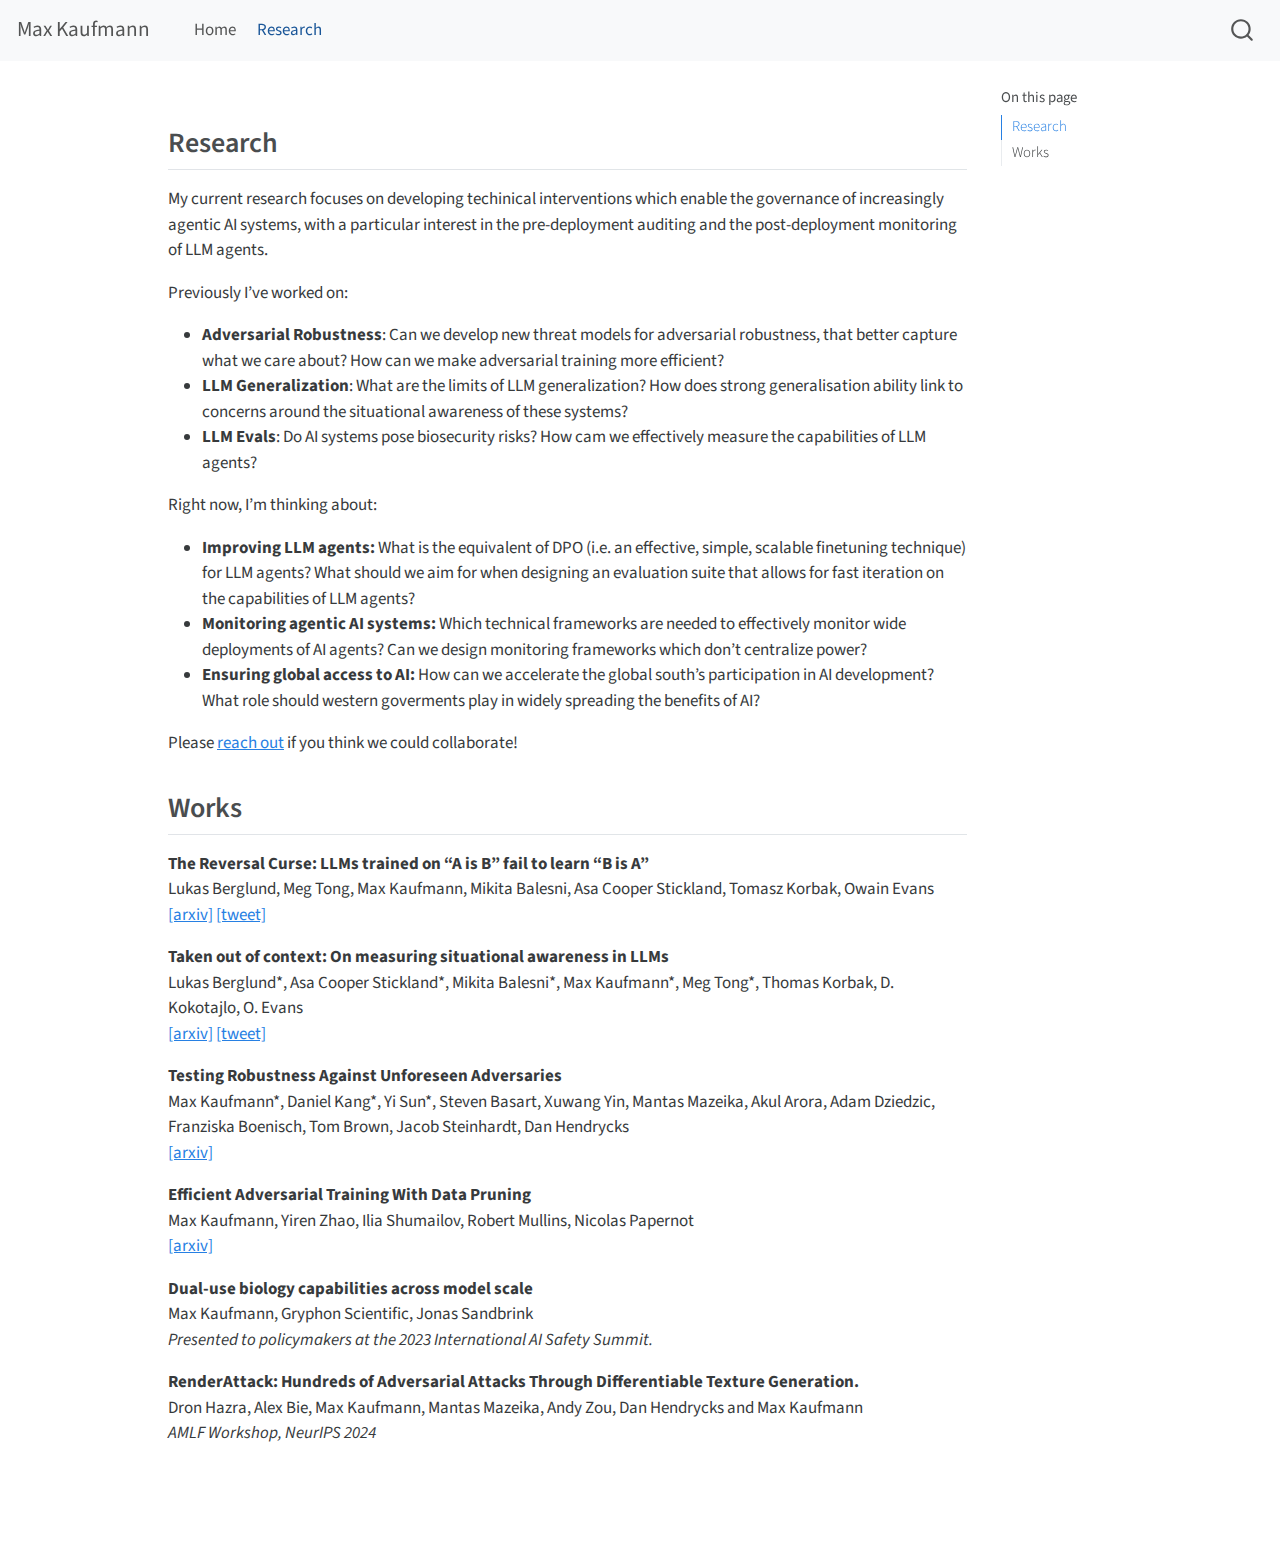
==== commit dc785625: "Built site for gh-pages" ====
--- a/research/index.html
+++ b/research/index.html
@@ -2,12 +2,12 @@
 <html xmlns="http://www.w3.org/1999/xhtml" lang="en" xml:lang="en"><head>
 
 <meta charset="utf-8">
-<meta name="generator" content="quarto-1.5.57">
+<meta name="generator" content="quarto-1.3.450">
 
 <meta name="viewport" content="width=device-width, initial-scale=1.0, user-scalable=yes">
 
 
-<title>index – Max Kaufmann</title>
+<title>Max Kaufmann – index</title>
 <style>
 code{white-space: pre-wrap;}
 span.smallcaps{font-variant: small-caps;}
@@ -46,13 +46,7 @@
   "collapse-after": 3,
   "panel-placement": "end",
   "type": "overlay",
-  "limit": 50,
-  "keyboard-shortcut": [
-    "f",
-    "/",
-    "s"
-  ],
-  "show-item-context": false,
+  "limit": 20,
   "language": {
     "search-no-results-text": "No results",
     "search-matching-documents-text": "matching documents",
@@ -61,20 +55,19 @@
     "search-more-match-text": "more match in this document",
     "search-more-matches-text": "more matches in this document",
     "search-clear-button-title": "Clear",
-    "search-text-placeholder": "",
     "search-detached-cancel-button-title": "Cancel",
     "search-submit-button-title": "Submit",
     "search-label": "Search"
   }
 }</script>
-<script async="" src="https://www.googletagmanager.com/gtag/js?id=?var:GOOGLE_ANALYTICS_KEY"></script>
+<script async="" src="https://www.googletagmanager.com/gtag/js?id=G-NETDZ7S4VE"></script>
 
 <script type="text/javascript">
 
 window.dataLayer = window.dataLayer || [];
 function gtag(){dataLayer.push(arguments);}
 gtag('js', new Date());
-gtag('config', '?var:GOOGLE_ANALYTICS_KEY', { 'anonymize_ip': true});
+gtag('config', 'G-NETDZ7S4VE', { 'anonymize_ip': true});
 </script>
 
 
@@ -85,31 +78,31 @@
 
 <div id="quarto-search-results"></div>
   <header id="quarto-header" class="headroom fixed-top">
-    <nav class="navbar navbar-expand-lg " data-bs-theme="dark">
+    <nav class="navbar navbar-expand-lg navbar-dark ">
       <div class="navbar-container container-fluid">
-      <div class="navbar-brand-container mx-auto">
+      <div class="navbar-brand-container">
     <a class="navbar-brand" href="../index.html">
     <span class="navbar-title">Max Kaufmann</span>
     </a>
   </div>
             <div id="quarto-search" class="" title="Search"></div>
-          <button class="navbar-toggler" type="button" data-bs-toggle="collapse" data-bs-target="#navbarCollapse" aria-controls="navbarCollapse" role="menu" aria-expanded="false" aria-label="Toggle navigation" onclick="if (window.quartoToggleHeadroom) { window.quartoToggleHeadroom(); }">
+          <button class="navbar-toggler" type="button" data-bs-toggle="collapse" data-bs-target="#navbarCollapse" aria-controls="navbarCollapse" aria-expanded="false" aria-label="Toggle navigation" onclick="if (window.quartoToggleHeadroom) { window.quartoToggleHeadroom(); }">
   <span class="navbar-toggler-icon"></span>
 </button>
           <div class="collapse navbar-collapse" id="navbarCollapse">
             <ul class="navbar-nav navbar-nav-scroll me-auto">
   <li class="nav-item">
-    <a class="nav-link" href="../index.html"> 
-<span class="menu-text">Home</span></a>
+    <a class="nav-link" href="../index.html" rel="" target="">
+ <span class="menu-text">Home</span></a>
   </li>  
   <li class="nav-item">
-    <a class="nav-link active" href="../research/index.html" aria-current="page"> 
-<span class="menu-text">Research</span></a>
+    <a class="nav-link active" href="../research/index.html" rel="" target="" aria-current="page">
+ <span class="menu-text">Research</span></a>
   </li>  
 </ul>
+            <div class="quarto-navbar-tools ms-auto">
+</div>
           </div> <!-- /navcollapse -->
-            <div class="quarto-navbar-tools">
-</div>
       </div> <!-- /container-fluid -->
     </nav>
 </header>
@@ -132,7 +125,6 @@
 
 
 
-
 <section id="research" class="level2">
 <h2 class="anchored" data-anchor-id="research">Research</h2>
 <p>My current research focuses on developing techinical interventions which enable the governance of increasingly agentic AI systems, with a particular interest in the pre-deployment auditing and the post-deployment monitoring of LLM agents.</p>
@@ -160,7 +152,7 @@
 <p><strong>Testing Robustness Against Unforeseen Adversaries</strong><br> Max Kaufmann*, Daniel Kang*, Yi Sun*, Steven Basart, Xuwang Yin, Mantas Mazeika, Akul Arora, Adam Dziedzic, Franziska Boenisch, Tom Brown, Jacob Steinhardt, Dan Hendrycks<br> <a href="https://arxiv.org/abs/1908.08016" target="_parent">[arxiv]</a><br></p>
 <p><strong>Efficient Adversarial Training With Data Pruning</strong><br> Max Kaufmann, Yiren Zhao, Ilia Shumailov, Robert Mullins, Nicolas Papernot<br> <a href="https://arxiv.org/abs/2207.00694" target="_parent">[arxiv]</a><br></p>
 <p><strong>Dual-use biology capabilities across model scale</strong><br> Max Kaufmann, Gryphon Scientific, Jonas Sandbrink<br> <i>Presented to policymakers at the 2023 International AI Safety Summit.</i> <br></p>
-<p><strong>MatAttack: Differential materials for adversarial attacks</strong><br> Dron Hazra*, Max Kaufmann*, Dan Hendrycks<br><i> forthcoming </i></p>
+<p><strong> RenderAttack: Hundreds of Adversarial Attacks Through Differentiable Texture Generation.</strong><br> Dron Hazra, Alex Bie, Max Kaufmann, Mantas Mazeika, Andy Zou, Dan Hendrycks and Max Kaufmann<br><i> AMLF Workshop, NeurIPS 2024 </i></p>
 
 
 </section>
@@ -201,7 +193,18 @@
     }
     return false;
   }
-  const onCopySuccess = function(e) {
+  const clipboard = new window.ClipboardJS('.code-copy-button', {
+    text: function(trigger) {
+      const codeEl = trigger.previousElementSibling.cloneNode(true);
+      for (const childEl of codeEl.children) {
+        if (isCodeAnnotation(childEl)) {
+          childEl.remove();
+        }
+      }
+      return codeEl.innerText;
+    }
+  });
+  clipboard.on('success', function(e) {
     // button target
     const button = e.trigger;
     // don't keep focus
@@ -233,50 +236,11 @@
     }, 1000);
     // clear code selection
     e.clearSelection();
-  }
-  const getTextToCopy = function(trigger) {
-      const codeEl = trigger.previousElementSibling.cloneNode(true);
-      for (const childEl of codeEl.children) {
-        if (isCodeAnnotation(childEl)) {
-          childEl.remove();
-        }
-      }
-      return codeEl.innerText;
-  }
-  const clipboard = new window.ClipboardJS('.code-copy-button:not([data-in-quarto-modal])', {
-    text: getTextToCopy
   });
-  clipboard.on('success', onCopySuccess);
-  if (window.document.getElementById('quarto-embedded-source-code-modal')) {
-    // For code content inside modals, clipBoardJS needs to be initialized with a container option
-    // TODO: Check when it could be a function (https://github.com/zenorocha/clipboard.js/issues/860)
-    const clipboardModal = new window.ClipboardJS('.code-copy-button[data-in-quarto-modal]', {
-      text: getTextToCopy,
-      container: window.document.getElementById('quarto-embedded-source-code-modal')
-    });
-    clipboardModal.on('success', onCopySuccess);
-  }
-    var localhostRegex = new RegExp(/^(?:http|https):\/\/localhost\:?[0-9]*\//);
-    var mailtoRegex = new RegExp(/^mailto:/);
-      var filterRegex = new RegExp("https:\/\/maxkaufmann\.com");
-    var isInternal = (href) => {
-        return filterRegex.test(href) || localhostRegex.test(href) || mailtoRegex.test(href);
-    }
-    // Inspect non-navigation links and adorn them if external
- 	var links = window.document.querySelectorAll('a[href]:not(.nav-link):not(.navbar-brand):not(.toc-action):not(.sidebar-link):not(.sidebar-item-toggle):not(.pagination-link):not(.no-external):not([aria-hidden]):not(.dropdown-item):not(.quarto-navigation-tool):not(.about-link)');
-    for (var i=0; i<links.length; i++) {
-      const link = links[i];
-      if (!isInternal(link.href)) {
-        // undo the damage that might have been done by quarto-nav.js in the case of
-        // links that we want to consider external
-        if (link.dataset.originalHref !== undefined) {
-          link.href = link.dataset.originalHref;
-        }
-      }
-    }
-  function tippyHover(el, contentFn, onTriggerFn, onUntriggerFn) {
+  function tippyHover(el, contentFn) {
     const config = {
       allowHTML: true,
+      content: contentFn,
       maxWidth: 500,
       delay: 100,
       arrow: false,
@@ -286,17 +250,8 @@
       interactive: true,
       interactiveBorder: 10,
       theme: 'quarto',
-      placement: 'bottom-start',
+      placement: 'bottom-start'
     };
-    if (contentFn) {
-      config.content = contentFn;
-    }
-    if (onTriggerFn) {
-      config.onTrigger = onTriggerFn;
-    }
-    if (onUntriggerFn) {
-      config.onUntrigger = onUntriggerFn;
-    }
     window.tippy(el, config); 
   }
   const noterefs = window.document.querySelectorAll('a[role="doc-noteref"]');
@@ -308,130 +263,7 @@
       try { href = new URL(href).hash; } catch {}
       const id = href.replace(/^#\/?/, "");
       const note = window.document.getElementById(id);
-      if (note) {
-        return note.innerHTML;
-      } else {
-        return "";
-      }
-    });
-  }
-  const xrefs = window.document.querySelectorAll('a.quarto-xref');
-  const processXRef = (id, note) => {
-    // Strip column container classes
-    const stripColumnClz = (el) => {
-      el.classList.remove("page-full", "page-columns");
-      if (el.children) {
-        for (const child of el.children) {
-          stripColumnClz(child);
-        }
-      }
-    }
-    stripColumnClz(note)
-    if (id === null || id.startsWith('sec-')) {
-      // Special case sections, only their first couple elements
-      const container = document.createElement("div");
-      if (note.children && note.children.length > 2) {
-        container.appendChild(note.children[0].cloneNode(true));
-        for (let i = 1; i < note.children.length; i++) {
-          const child = note.children[i];
-          if (child.tagName === "P" && child.innerText === "") {
-            continue;
-          } else {
-            container.appendChild(child.cloneNode(true));
-            break;
-          }
-        }
-        if (window.Quarto?.typesetMath) {
-          window.Quarto.typesetMath(container);
-        }
-        return container.innerHTML
-      } else {
-        if (window.Quarto?.typesetMath) {
-          window.Quarto.typesetMath(note);
-        }
-        return note.innerHTML;
-      }
-    } else {
-      // Remove any anchor links if they are present
-      const anchorLink = note.querySelector('a.anchorjs-link');
-      if (anchorLink) {
-        anchorLink.remove();
-      }
-      if (window.Quarto?.typesetMath) {
-        window.Quarto.typesetMath(note);
-      }
-      // TODO in 1.5, we should make sure this works without a callout special case
-      if (note.classList.contains("callout")) {
-        return note.outerHTML;
-      } else {
-        return note.innerHTML;
-      }
-    }
-  }
-  for (var i=0; i<xrefs.length; i++) {
-    const xref = xrefs[i];
-    tippyHover(xref, undefined, function(instance) {
-      instance.disable();
-      let url = xref.getAttribute('href');
-      let hash = undefined; 
-      if (url.startsWith('#')) {
-        hash = url;
-      } else {
-        try { hash = new URL(url).hash; } catch {}
-      }
-      if (hash) {
-        const id = hash.replace(/^#\/?/, "");
-        const note = window.document.getElementById(id);
-        if (note !== null) {
-          try {
-            const html = processXRef(id, note.cloneNode(true));
-            instance.setContent(html);
-          } finally {
-            instance.enable();
-            instance.show();
-          }
-        } else {
-          // See if we can fetch this
-          fetch(url.split('#')[0])
-          .then(res => res.text())
-          .then(html => {
-            const parser = new DOMParser();
-            const htmlDoc = parser.parseFromString(html, "text/html");
-            const note = htmlDoc.getElementById(id);
-            if (note !== null) {
-              const html = processXRef(id, note);
-              instance.setContent(html);
-            } 
-          }).finally(() => {
-            instance.enable();
-            instance.show();
-          });
-        }
-      } else {
-        // See if we can fetch a full url (with no hash to target)
-        // This is a special case and we should probably do some content thinning / targeting
-        fetch(url)
-        .then(res => res.text())
-        .then(html => {
-          const parser = new DOMParser();
-          const htmlDoc = parser.parseFromString(html, "text/html");
-          const note = htmlDoc.querySelector('main.content');
-          if (note !== null) {
-            // This should only happen for chapter cross references
-            // (since there is no id in the URL)
-            // remove the first header
-            if (note.children.length > 0 && note.children[0].tagName === "HEADER") {
-              note.children[0].remove();
-            }
-            const html = processXRef(null, note);
-            instance.setContent(html);
-          } 
-        }).finally(() => {
-          instance.enable();
-          instance.show();
-        });
-      }
-    }, function(instance) {
+      return note.innerHTML;
     });
   }
       let selectedAnnoteEl;
@@ -475,7 +307,6 @@
             }
             div.style.top = top - 2 + "px";
             div.style.height = height + 4 + "px";
-            div.style.left = 0;
             let gutterDiv = window.document.getElementById("code-annotation-line-highlight-gutter");
             if (gutterDiv === null) {
               gutterDiv = window.document.createElement("div");
@@ -501,32 +332,6 @@
         });
         selectedAnnoteEl = undefined;
       };
-        // Handle positioning of the toggle
-    window.addEventListener(
-      "resize",
-      throttle(() => {
-        elRect = undefined;
-        if (selectedAnnoteEl) {
-          selectCodeLines(selectedAnnoteEl);
-        }
-      }, 10)
-    );
-    function throttle(fn, ms) {
-    let throttle = false;
-    let timer;
-      return (...args) => {
-        if(!throttle) { // first call gets through
-            fn.apply(this, args);
-            throttle = true;
-        } else { // all the others get throttled
-            if(timer) clearTimeout(timer); // cancel #2
-            timer = setTimeout(() => {
-              fn.apply(this, args);
-              timer = throttle = false;
-            }, ms);
-        }
-      };
-    }
       // Attach click handler to the DT
       const annoteDls = window.document.querySelectorAll('dt[data-target-cell]');
       for (const annoteDlNode of annoteDls) {
@@ -590,5 +395,4 @@
 
 
 
-
 </body></html>--- a/site_libs/quarto-html/quarto-syntax-highlighting.css
+++ b/site_libs/quarto-html/quarto-syntax-highlighting.css
@@ -85,7 +85,6 @@
 
 code span.cf {
   color: #003B4F;
-  font-weight: bold;
   font-style: inherit;
 }
 
@@ -194,7 +193,6 @@
 
 code span.kw {
   color: #003B4F;
-  font-weight: bold;
   font-style: inherit;
 }
 
